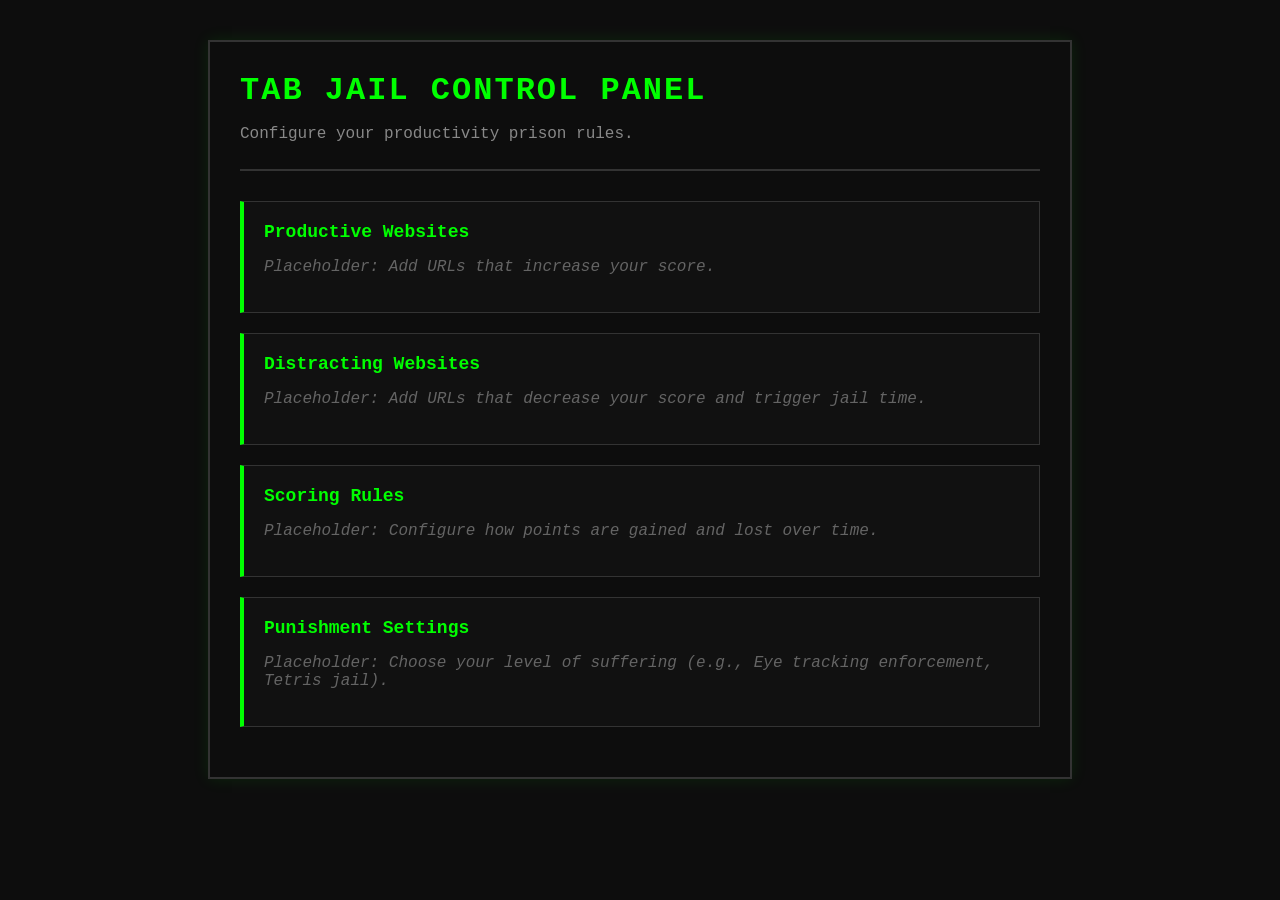
==== tab-jail/options/options.html @ 9a4447e2 "Implement persistent HUD and fix activity tracker" ====
<!DOCTYPE html>
<html lang="en">
<head>
    <meta charset="UTF-8">
    <meta name="viewport" content="width=device-width, initial-scale=1.0">
    <title>TAB JAIL Settings</title>
    <link rel="stylesheet" href="options.css">
</head>
<body>
    <div class="container">
        <header>
            <h1>TAB JAIL Control Panel</h1>
            <p>Configure your productivity prison rules.</p>
        </header>

        <main>
            <section class="config-section">
                <h2>Productive Websites</h2>
                <p class="placeholder-text">Placeholder: Add URLs that increase your score.</p>
            </section>

            <section class="config-section">
                <h2>Distracting Websites</h2>
                <p class="placeholder-text">Placeholder: Add URLs that decrease your score and trigger jail time.</p>
            </section>

            <section class="config-section">
                <h2>Scoring Rules</h2>
                <p class="placeholder-text">Placeholder: Configure how points are gained and lost over time.</p>
            </section>

            <section class="config-section">
                <h2>Punishment Settings</h2>
                <p class="placeholder-text">Placeholder: Choose your level of suffering (e.g., Eye tracking enforcement, Tetris jail).</p>
            </section>
        </main>
    </div>
    <script src="options.js"></script>
</body>
</html>
---- tab-jail/options/options.css ----
:root {
    --bg-color: #0d0d0d;
    --text-color: #00ff00;
    --border-color: #333;
}

body {
    margin: 0;
    padding: 0;
    font-family: 'Courier New', Courier, monospace;
    background-color: var(--bg-color);
    color: var(--text-color);
}

.container {
    max-width: 800px;
    margin: 40px auto;
    padding: 30px;
    border: 2px solid var(--border-color);
    box-shadow: 0 0 15px rgba(0, 255, 0, 0.1);
}

header {
    border-bottom: 2px solid var(--border-color);
    margin-bottom: 30px;
    padding-bottom: 10px;
}

h1 {
    text-transform: uppercase;
    letter-spacing: 2px;
    margin: 0 0 10px 0;
}

p {
    color: #888;
}

.config-section {
    background-color: #111;
    border: 1px solid var(--border-color);
    padding: 20px;
    margin-bottom: 20px;
    border-left: 4px solid var(--text-color);
}

.config-section h2 {
    margin-top: 0;
    font-size: 18px;
}

.placeholder-text {
    font-style: italic;
    opacity: 0.7;
}
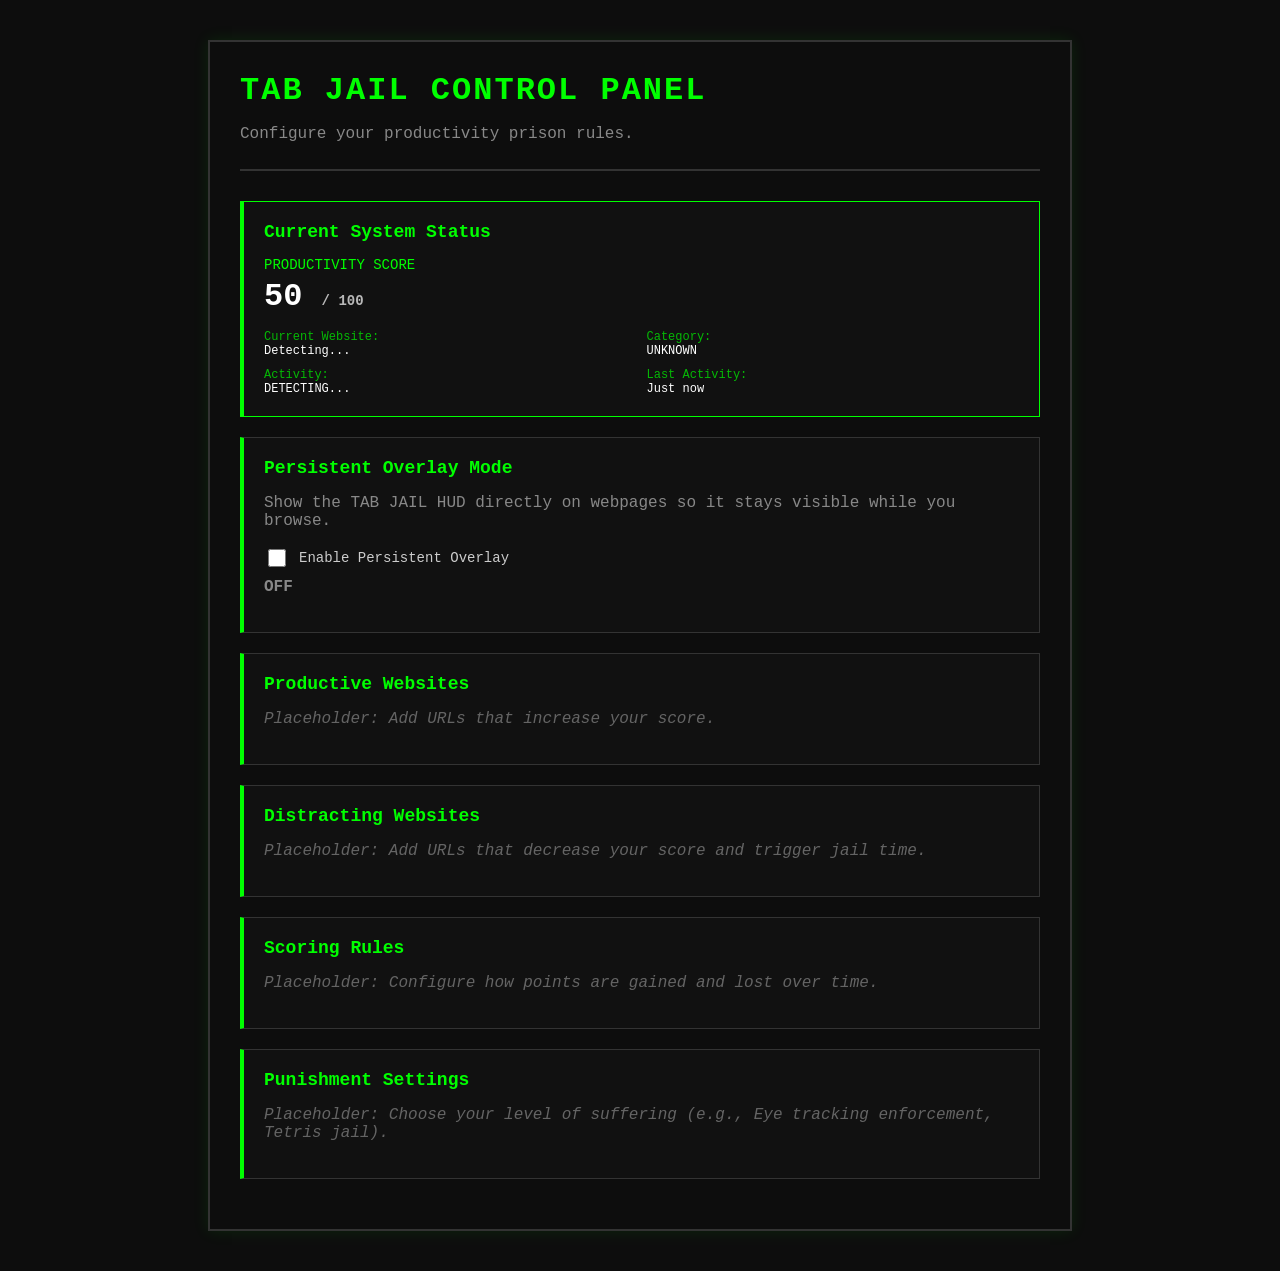
==== commit 47496b6d: "Complete Tab Jail implementation (Steps 1-12)" ====
--- a/tab-jail/options/options.html
+++ b/tab-jail/options/options.html
@@ -14,6 +14,55 @@
         </header>
 
         <main>
+            <!-- System Dashboard -->
+            <section class="config-section dashboard-section" style="border-color: #00ff00;">
+                <h2>Current System Status</h2>
+                
+                <!-- Score Display -->
+                <div class="score-section" style="margin: 15px 0;">
+                    <div style="font-family: 'Courier New', monospace; font-size: 14px; margin-bottom: 5px; color: #00ff00;">PRODUCTIVITY SCORE</div>
+                    <div style="font-size: 32px; font-weight: bold; color: #fff;">
+                        <span id="opt-score">50</span> <span style="font-size: 14px; opacity: 0.7;">/ 100</span>
+                    </div>
+                </div>
+
+                <!-- Break/Punishment state -->
+                <div id="opt-system-state-panel" style="display: none; padding: 10px; border: 1px dashed #ffaa00; margin-bottom: 15px;">
+                    <div id="opt-system-state-message" style="color: #ffaa00; font-weight: bold;">ON BREAK</div>
+                    <div id="opt-system-state-timer" style="font-size: 12px; margin-top: 5px;"></div>
+                </div>
+
+                <!-- Details -->
+                <div style="display: grid; grid-template-columns: 1fr 1fr; gap: 10px; font-family: 'Courier New', monospace; font-size: 12px;">
+                    <div>
+                        <div style="opacity: 0.7;">Current Website:</div>
+                        <div id="opt-current-website" style="color: #fff; text-overflow: ellipsis; overflow: hidden; white-space: nowrap;">Detecting...</div>
+                    </div>
+                    <div>
+                        <div style="opacity: 0.7;">Category:</div>
+                        <div id="opt-current-category" style="color: #fff;">UNKNOWN</div>
+                    </div>
+                    <div>
+                        <div style="opacity: 0.7;">Activity:</div>
+                        <div id="opt-current-activity" style="color: #fff;">DETECTING...</div>
+                    </div>
+                    <div>
+                        <div style="opacity: 0.7;">Last Activity:</div>
+                        <div id="opt-last-activity" style="color: #fff;">Just now</div>
+                    </div>
+                </div>
+            </section>
+
+            <section class="config-section">
+                <h2>Persistent Overlay Mode</h2>
+                <p>Show the TAB JAIL HUD directly on webpages so it stays visible while you browse.</p>
+                <label class="toggle-label">
+                    <input type="checkbox" id="hud-enabled-toggle">
+                    <span class="toggle-text">Enable Persistent Overlay</span>
+                </label>
+                <p class="toggle-status" id="hud-status">OFF</p>
+            </section>
+
             <section class="config-section">
                 <h2>Productive Websites</h2>
                 <p class="placeholder-text">Placeholder: Add URLs that increase your score.</p>
--- a/tab-jail/options/options.css
+++ b/tab-jail/options/options.css
@@ -53,3 +53,29 @@
     font-style: italic;
     opacity: 0.7;
 }
+
+.toggle-label {
+    display: flex;
+    align-items: center;
+    gap: 10px;
+    cursor: pointer;
+    margin-top: 10px;
+}
+
+.toggle-label input[type="checkbox"] {
+    width: 18px;
+    height: 18px;
+    accent-color: #00ff00;
+    cursor: pointer;
+}
+
+.toggle-text {
+    font-size: 14px;
+    color: #ccc;
+}
+
+.toggle-status {
+    font-weight: bold;
+    font-size: 16px;
+    margin-top: 8px;
+}
